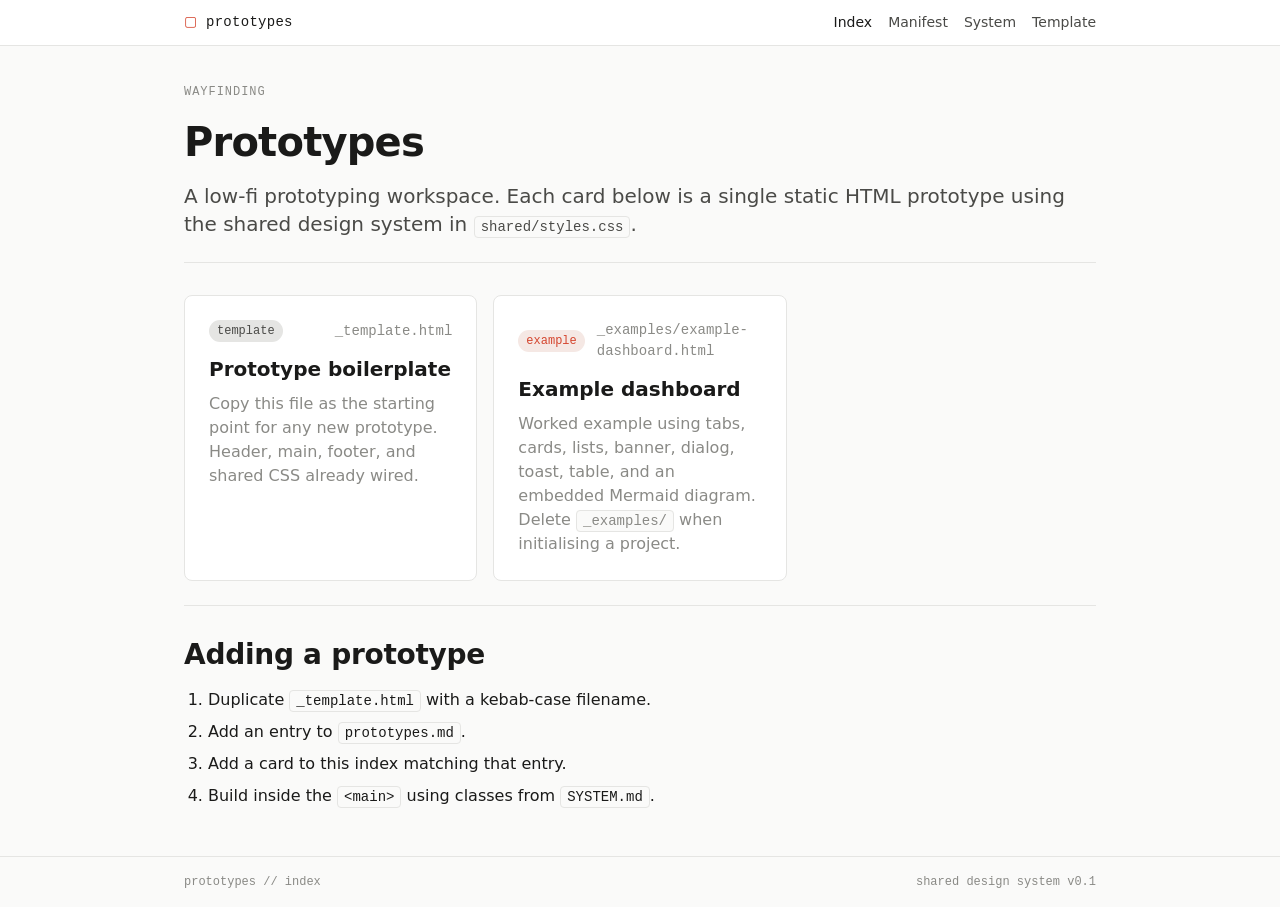
==== prototypes/index.html @ 0d067fbc "init" ====
<!doctype html>
<html lang="en">
<head>
  <meta charset="utf-8">
  <meta name="viewport" content="width=device-width, initial-scale=1">
  <title>Prototypes — Index</title>
  <link rel="stylesheet" href="shared/styles.css">
</head>
<body>
  <div class="shell">

    <header class="shell-header">
      <div class="container row-between">
        <a href="index.html" class="brand">prototypes</a>
        <nav class="nav">
          <a href="index.html" class="active">Index</a>
          <a href="prototypes.md">Manifest</a>
          <a href="SYSTEM.md">System</a>
          <a href="_template.html">Template</a>
        </nav>
      </div>
    </header>

    <main class="shell-main">
      <div class="container stack-lg">

        <div class="stack">
          <span class="eyebrow">Wayfinding</span>
          <h1>Prototypes</h1>
          <p class="lead">A low-fi prototyping workspace. Each card below is a single static HTML prototype using the shared design system in <code class="code">shared/styles.css</code>.</p>
        </div>

        <hr class="hr">

        <!-- Cards. Add one per prototype. Keep in sync with prototypes.md. -->
        <section class="grid grid-auto">

          <a class="card card-link" href="_template.html">
            <div class="row-between" style="margin-bottom: var(--s-3);">
              <span class="badge">template</span>
              <span class="mono muted">_template.html</span>
            </div>
            <div class="card-title">Prototype boilerplate</div>
            <p class="muted">Copy this file as the starting point for any new prototype. Header, main, footer, and shared CSS already wired.</p>
          </a>

          <a class="card card-link" href="_examples/example-dashboard.html">
            <div class="row-between" style="margin-bottom: var(--s-3);">
              <span class="badge badge-accent">example</span>
              <span class="mono muted">_examples/example-dashboard.html</span>
            </div>
            <div class="card-title">Example dashboard</div>
            <p class="muted">Worked example using tabs, cards, lists, banner, dialog, toast, table, and an embedded Mermaid diagram. Delete <code class="code">_examples/</code> when initialising a project.</p>
          </a>

        </section>

        <hr class="hr">

        <section class="stack">
          <h2>Adding a prototype</h2>
          <ol class="stack-sm" style="padding-left: var(--s-5);">
            <li>Duplicate <code class="code">_template.html</code> with a kebab-case filename.</li>
            <li>Add an entry to <code class="code">prototypes.md</code>.</li>
            <li>Add a card to this index matching that entry.</li>
            <li>Build inside the <code class="code">&lt;main&gt;</code> using classes from <code class="code">SYSTEM.md</code>.</li>
          </ol>
        </section>

      </div>
    </main>

    <footer class="shell-footer">
      <div class="container row-between">
        <span>prototypes // index</span>
        <span>shared design system v0.1</span>
      </div>
    </footer>

  </div>
</body>
</html>
---- prototypes/shared/styles.css ----
/* ========================================================================
   Low-fi prototype design system
   Single source of truth for all prototypes in this folder.
   Add new component classes here, do not inline styles in prototypes.
   ======================================================================== */

/* ---- Design tokens ---------------------------------------------------- */
:root {
  /* Greyscale (low-fi palette) */
  --c-bg:        #fafaf9;
  --c-surface:   #ffffff;
  --c-line:      #e5e5e3;
  --c-line-2:    #cfcfcc;
  --c-ink:       #1a1a19;
  --c-ink-2:     #4a4a47;
  --c-muted:     #8a8a86;

  /* Single accent (use sparingly) */
  --c-accent:    #d4452e;
  --c-accent-2:  #f5e8e4;

  /* Status colours (for badges) */
  --c-ok:        #2f7a4a;
  --c-warn:      #b07a14;

  /* Type */
  --f-sans:  ui-sans-serif, system-ui, -apple-system, "Inter", sans-serif;
  --f-mono:  ui-monospace, "JetBrains Mono", "SF Mono", Menlo, monospace;
  --t-xs:    12px;
  --t-sm:    14px;
  --t-md:    16px;
  --t-lg:    20px;
  --t-xl:    28px;
  --t-2xl:   40px;

  /* Spacing scale (4px base) */
  --s-1:  4px;
  --s-2:  8px;
  --s-3:  12px;
  --s-4:  16px;
  --s-5:  24px;
  --s-6:  32px;
  --s-7:  48px;
  --s-8:  64px;

  /* Radius / depth */
  --r-sm: 4px;
  --r-md: 8px;
  --r-lg: 12px;
  --shadow: 0 1px 2px rgba(0,0,0,.04), 0 4px 12px rgba(0,0,0,.04);
}

/* ---- Reset ------------------------------------------------------------ */
*, *::before, *::after { box-sizing: border-box; }
html, body { margin: 0; padding: 0; }
body {
  background: var(--c-bg);
  color: var(--c-ink);
  font-family: var(--f-sans);
  font-size: var(--t-md);
  line-height: 1.5;
  -webkit-font-smoothing: antialiased;
}
a { color: var(--c-ink); text-decoration: underline; text-underline-offset: 3px; }
a:hover { color: var(--c-accent); }
img { max-width: 100%; display: block; }
button { font: inherit; }

/* ---- Layout primitives ------------------------------------------------ */
.container { max-width: 960px; margin: 0 auto; padding: 0 var(--s-5); }
.container-wide { max-width: 1200px; margin: 0 auto; padding: 0 var(--s-5); }

/* Vertical stack with consistent spacing */
.stack > * + * { margin-top: var(--s-4); }
.stack-sm > * + * { margin-top: var(--s-2); }
.stack-lg > * + * { margin-top: var(--s-6); }

/* Horizontal row */
.row { display: flex; align-items: center; gap: var(--s-3); }
.row-between { display: flex; align-items: center; justify-content: space-between; gap: var(--s-3); }
.row-wrap { flex-wrap: wrap; }

/* Grid */
.grid { display: grid; gap: var(--s-4); }
.grid-2 { grid-template-columns: repeat(2, 1fr); }
.grid-3 { grid-template-columns: repeat(3, 1fr); }
.grid-auto { grid-template-columns: repeat(auto-fill, minmax(260px, 1fr)); }

/* ---- Shell (header + main + footer used by every prototype) --------- */
.shell { min-height: 100vh; display: flex; flex-direction: column; }
.shell-header {
  border-bottom: 1px solid var(--c-line);
  background: var(--c-surface);
  padding: var(--s-3) 0;
}
.shell-header .brand {
  font-family: var(--f-mono);
  font-size: var(--t-sm);
  letter-spacing: 0.02em;
  text-decoration: none;
  color: var(--c-ink);
}
.shell-header .brand::before { content: "▢ "; color: var(--c-accent); }
.shell-main { flex: 1; padding: var(--s-6) 0; }
.shell-footer {
  border-top: 1px solid var(--c-line);
  padding: var(--s-4) 0;
  font-size: var(--t-xs);
  color: var(--c-muted);
  font-family: var(--f-mono);
}

/* ---- Typography ------------------------------------------------------- */
h1, h2, h3, h4 { margin: 0; font-weight: 600; line-height: 1.2; }
h1 { font-size: var(--t-2xl); letter-spacing: -0.02em; }
h2 { font-size: var(--t-xl); letter-spacing: -0.01em; }
h3 { font-size: var(--t-lg); }
h4 { font-size: var(--t-md); }
p  { margin: 0; }
.lead { font-size: var(--t-lg); color: var(--c-ink-2); line-height: 1.4; }
.muted { color: var(--c-muted); }
.mono { font-family: var(--f-mono); font-size: var(--t-sm); }
.eyebrow { font-family: var(--f-mono); font-size: var(--t-xs); text-transform: uppercase; letter-spacing: 0.08em; color: var(--c-muted); }

/* ---- Card ------------------------------------------------------------- */
.card {
  background: var(--c-surface);
  border: 1px solid var(--c-line);
  border-radius: var(--r-md);
  padding: var(--s-5);
}
.card-link {
  display: block;
  text-decoration: none;
  color: inherit;
  transition: border-color .12s, transform .12s;
}
.card-link:hover { border-color: var(--c-ink); color: inherit; }
.card-title { font-size: var(--t-lg); font-weight: 600; margin-bottom: var(--s-2); }

/* ---- Button ----------------------------------------------------------- */
.btn {
  display: inline-flex;
  align-items: center;
  gap: var(--s-2);
  padding: var(--s-2) var(--s-4);
  border: 1px solid var(--c-ink);
  border-radius: var(--r-sm);
  background: var(--c-ink);
  color: var(--c-surface);
  font-size: var(--t-sm);
  text-decoration: none;
  cursor: pointer;
  transition: opacity .12s;
}
.btn:hover { opacity: 0.85; color: var(--c-surface); }
.btn-secondary { background: transparent; color: var(--c-ink); }
.btn-secondary:hover { background: var(--c-ink); color: var(--c-surface); }
.btn-accent { background: var(--c-accent); border-color: var(--c-accent); }

/* ---- Badge ------------------------------------------------------------ */
.badge {
  display: inline-block;
  padding: 2px var(--s-2);
  border-radius: 999px;
  font-family: var(--f-mono);
  font-size: var(--t-xs);
  background: var(--c-line);
  color: var(--c-ink-2);
  text-transform: lowercase;
}
.badge-ok    { background: #e2efe7; color: var(--c-ok); }
.badge-warn  { background: #f6ecd5; color: var(--c-warn); }
.badge-accent{ background: var(--c-accent-2); color: var(--c-accent); }

/* ---- Input ------------------------------------------------------------ */
.input, .textarea, .select {
  width: 100%;
  padding: var(--s-2) var(--s-3);
  border: 1px solid var(--c-line-2);
  border-radius: var(--r-sm);
  background: var(--c-surface);
  font: inherit;
  color: var(--c-ink);
}
.input:focus, .textarea:focus, .select:focus { outline: 2px solid var(--c-accent-2); border-color: var(--c-accent); }
.label { display: block; font-size: var(--t-sm); color: var(--c-ink-2); margin-bottom: var(--s-1); }

/* ---- Nav -------------------------------------------------------------- */
.nav { display: flex; gap: var(--s-4); }
.nav a { font-size: var(--t-sm); text-decoration: none; color: var(--c-ink-2); }
.nav a:hover, .nav a.active { color: var(--c-ink); }

/* ---- Divider ---------------------------------------------------------- */
.hr { height: 1px; background: var(--c-line); border: 0; margin: var(--s-5) 0; }

/* ---- Sketch outline (helps signal "this is low-fi") ------------------- */
.sketch {
  border: 1px dashed var(--c-line-2);
  border-radius: var(--r-md);
  padding: var(--s-5);
  background: repeating-linear-gradient(
    -45deg,
    transparent 0 8px,
    rgba(0,0,0,.015) 8px 16px
  );
}
.sketch-label {
  font-family: var(--f-mono);
  font-size: var(--t-xs);
  color: var(--c-muted);
  text-transform: uppercase;
  letter-spacing: 0.08em;
}

/* ---- Dialog (uses native <dialog> element) --------------------------- */
.dialog {
  border: 1px solid var(--c-line);
  border-radius: var(--r-md);
  padding: 0;
  max-width: 480px;
  width: 90vw;
  background: var(--c-surface);
  color: var(--c-ink);
  box-shadow: var(--shadow);
}
.dialog::backdrop { background: rgba(0,0,0,.35); }
.dialog-header { padding: var(--s-4) var(--s-5); border-bottom: 1px solid var(--c-line); display: flex; justify-content: space-between; align-items: center; }
.dialog-body   { padding: var(--s-5); }
.dialog-footer { padding: var(--s-4) var(--s-5); border-top: 1px solid var(--c-line); display: flex; gap: var(--s-2); justify-content: flex-end; }
.dialog-close  { background: none; border: 0; font-size: var(--t-lg); cursor: pointer; color: var(--c-muted); padding: 0; line-height: 1; }
.dialog-close:hover { color: var(--c-ink); }

/* ---- Sidebar --------------------------------------------------------- */
.sidebar {
  position: fixed;
  top: 0; bottom: 0; left: 0;
  width: 280px;
  background: var(--c-surface);
  border-right: 1px solid var(--c-line);
  padding: var(--s-5);
  transform: translateX(-100%);
  transition: transform .2s ease;
  z-index: 50;
  overflow-y: auto;
}
.sidebar[data-state="open"] { transform: translateX(0); }
.sidebar-overlay {
  position: fixed; inset: 0;
  background: rgba(0,0,0,.25);
  opacity: 0; pointer-events: none;
  transition: opacity .2s ease;
  z-index: 40;
}
body[data-sidebar="open"] .sidebar-overlay { opacity: 1; pointer-events: auto; }

/* ---- Toast ----------------------------------------------------------- */
.toast-container {
  position: fixed;
  bottom: var(--s-5); right: var(--s-5);
  display: flex; flex-direction: column; gap: var(--s-2);
  z-index: 100;
  pointer-events: none;
}
.toast {
  background: var(--c-ink);
  color: var(--c-surface);
  padding: var(--s-3) var(--s-4);
  border-radius: var(--r-sm);
  font-size: var(--t-sm);
  box-shadow: var(--shadow);
  pointer-events: auto;
  animation: toast-in .2s ease;
}
@keyframes toast-in { from { opacity: 0; transform: translateY(8px); } to { opacity: 1; transform: none; } }

/* ---- Tabs ------------------------------------------------------------ */
.tabs { border-bottom: 1px solid var(--c-line); display: flex; gap: var(--s-4); }
.tab  {
  padding: var(--s-3) 0;
  font-size: var(--t-sm);
  color: var(--c-muted);
  border-bottom: 2px solid transparent;
  background: none; border-top: 0; border-left: 0; border-right: 0;
  cursor: pointer;
}
.tab[aria-selected="true"], .tab.active { color: var(--c-ink); border-bottom-color: var(--c-ink); }
.tab-panel[hidden] { display: none; }

/* ---- List ------------------------------------------------------------ */
.list { list-style: none; padding: 0; margin: 0; border: 1px solid var(--c-line); border-radius: var(--r-md); overflow: hidden; }
.list-item { padding: var(--s-3) var(--s-4); border-bottom: 1px solid var(--c-line); background: var(--c-surface); }
.list-item:last-child { border-bottom: 0; }
.list-item:hover { background: var(--c-bg); }

/* ---- Table ----------------------------------------------------------- */
.table { width: 100%; border-collapse: collapse; font-size: var(--t-sm); }
.table th, .table td { padding: var(--s-2) var(--s-3); border-bottom: 1px solid var(--c-line); text-align: left; }
.table th { font-weight: 600; color: var(--c-ink-2); font-size: var(--t-xs); text-transform: uppercase; letter-spacing: 0.05em; }

/* ---- Avatar / kbd / code -------------------------------------------- */
.avatar {
  display: inline-flex; align-items: center; justify-content: center;
  width: 32px; height: 32px; border-radius: 50%;
  background: var(--c-line); color: var(--c-ink-2);
  font-size: var(--t-xs); font-weight: 600;
}
.kbd {
  display: inline-block; padding: 2px 6px;
  border: 1px solid var(--c-line-2); border-bottom-width: 2px;
  border-radius: 4px;
  font-family: var(--f-mono); font-size: var(--t-xs);
  background: var(--c-bg);
}
.code {
  font-family: var(--f-mono); font-size: var(--t-sm);
  background: var(--c-bg); padding: 2px 6px;
  border-radius: 4px; border: 1px solid var(--c-line);
}
.code-block {
  font-family: var(--f-mono); font-size: var(--t-sm);
  background: var(--c-bg); padding: var(--s-3) var(--s-4);
  border-radius: var(--r-sm); border: 1px solid var(--c-line);
  overflow-x: auto; white-space: pre;
}

/* ---- Empty state ---------------------------------------------------- */
.empty {
  text-align: center; padding: var(--s-7) var(--s-5);
  color: var(--c-muted);
  border: 1px dashed var(--c-line-2);
  border-radius: var(--r-md);
}

/* ---- Toggle / switch ------------------------------------------------ */
.switch { position: relative; display: inline-block; width: 36px; height: 20px; }
.switch input { opacity: 0; width: 0; height: 0; }
.switch-track {
  position: absolute; inset: 0;
  background: var(--c-line-2); border-radius: 999px;
  transition: background .15s;
  cursor: pointer;
}
.switch-track::before {
  content: ""; position: absolute;
  width: 16px; height: 16px; left: 2px; top: 2px;
  background: var(--c-surface); border-radius: 50%;
  transition: transform .15s;
}
.switch input:checked + .switch-track { background: var(--c-ink); }
.switch input:checked + .switch-track::before { transform: translateX(16px); }

/* ---- Banner --------------------------------------------------------- */
.banner {
  display: flex; gap: var(--s-3);
  padding: var(--s-3) var(--s-4);
  border: 1px solid var(--c-line);
  border-left: 3px solid var(--c-ink);
  border-radius: var(--r-sm);
  background: var(--c-surface);
  font-size: var(--t-sm);
}
.banner-warn { border-left-color: var(--c-warn); }
.banner-ok   { border-left-color: var(--c-ok); }
.banner-accent { border-left-color: var(--c-accent); }

/* ---- Chat (composable pieces, see shared/patterns/chat.html) -------- */
.chat { display: flex; flex-direction: column; height: 100%; max-height: 600px; border: 1px solid var(--c-line); border-radius: var(--r-md); background: var(--c-surface); overflow: hidden; }
.chat-thread { flex: 1; overflow-y: auto; padding: var(--s-4); display: flex; flex-direction: column; gap: var(--s-3); }
.chat-message { max-width: 80%; padding: var(--s-3) var(--s-4); border-radius: var(--r-md); font-size: var(--t-sm); line-height: 1.5; }
.chat-message--user { align-self: flex-end; background: var(--c-ink); color: var(--c-surface); border-bottom-right-radius: 4px; }
.chat-message--ai   { align-self: flex-start; background: var(--c-bg); border: 1px solid var(--c-line); border-bottom-left-radius: 4px; }
.chat-message-meta  { font-family: var(--f-mono); font-size: var(--t-xs); color: var(--c-muted); margin-top: 2px; }
.chat-typing { align-self: flex-start; display: inline-flex; gap: 4px; padding: var(--s-3) var(--s-4); }
.chat-typing span { width: 6px; height: 6px; border-radius: 50%; background: var(--c-muted); animation: typing 1.2s infinite; }
.chat-typing span:nth-child(2) { animation-delay: .15s; }
.chat-typing span:nth-child(3) { animation-delay: .3s; }
@keyframes typing { 0%, 60%, 100% { opacity: .3; } 30% { opacity: 1; } }
.chat-input  { display: flex; gap: var(--s-2); padding: var(--s-3) var(--s-4); border-top: 1px solid var(--c-line); background: var(--c-surface); }
.chat-input textarea { flex: 1; resize: none; padding: var(--s-2) var(--s-3); border: 1px solid var(--c-line-2); border-radius: var(--r-sm); font: inherit; min-height: 40px; max-height: 160px; }

/* ---- Layout helpers for sidebar + main shell ----------------------- */
.app-shell { display: grid; grid-template-columns: 240px 1fr; min-height: 100vh; }
.app-shell-nav { border-right: 1px solid var(--c-line); padding: var(--s-5); background: var(--c-surface); }
.app-shell-main { padding: var(--s-6); }
@media (max-width: 720px) {
  .app-shell { grid-template-columns: 1fr; }
  .app-shell-nav { display: none; }
}

/* ---- Responsive ------------------------------------------------------- */
@media (max-width: 720px) {
  .grid-2, .grid-3 { grid-template-columns: 1fr; }
  .row { flex-wrap: wrap; }
  h1 { font-size: 32px; }
  .sidebar { width: 85vw; }
}
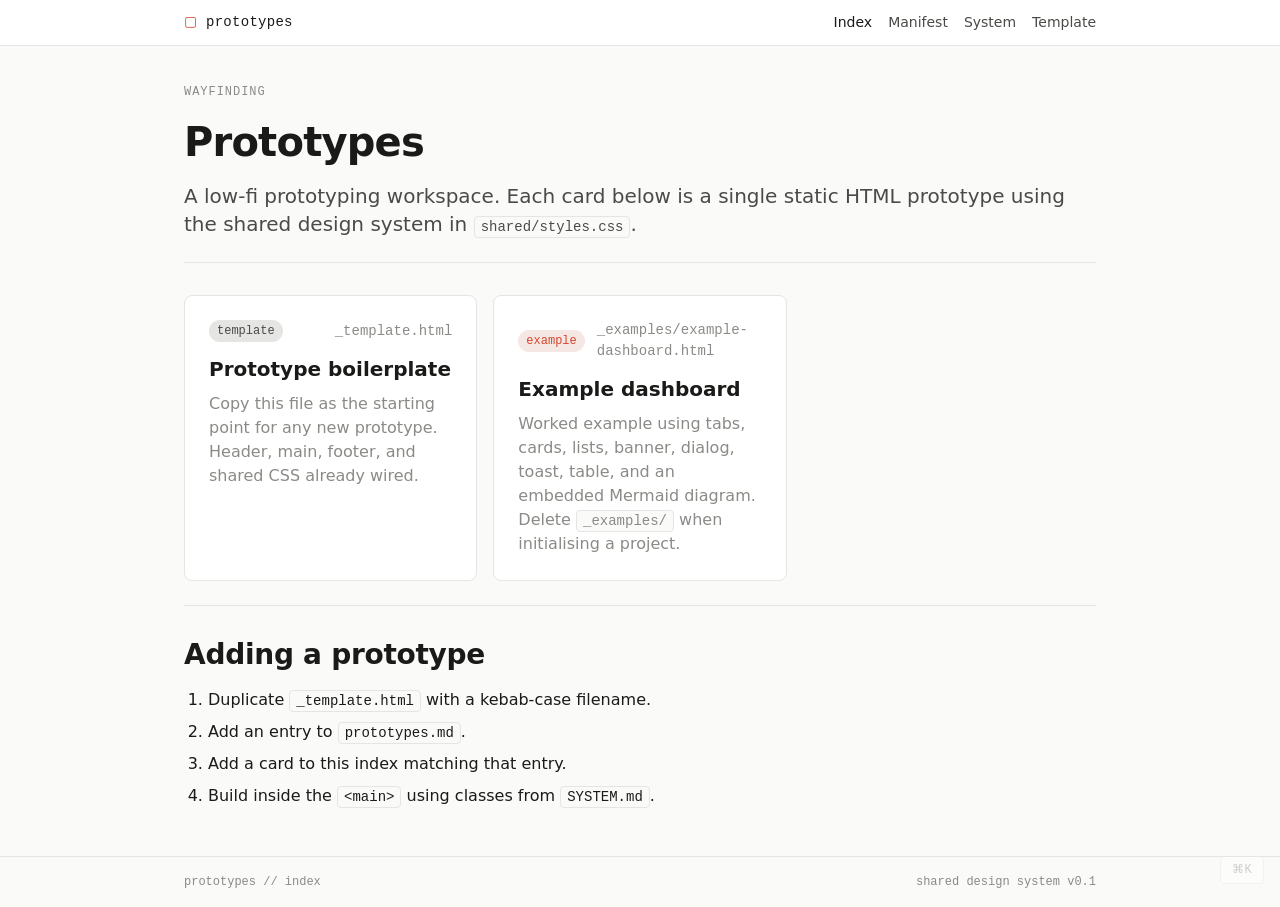
==== commit d8c91dbf: "updates to prototype switcher" ====
--- a/prototypes/index.html
+++ b/prototypes/index.html
@@ -78,5 +78,8 @@
     </footer>
 
   </div>
+
+  <!-- Persistent prototype switcher (Cmd+K) — auto-injects UI -->
+  <script src="shared/proto-switcher.js" defer></script>
 </body>
 </html>
--- a/prototypes/shared/styles.css
+++ b/prototypes/shared/styles.css
@@ -388,10 +388,93 @@
   .app-shell-nav { display: none; }
 }
 
+/* ---- Prototype switcher (proto-switcher.js, persistent across all prototypes) ---- */
+.proto-switcher-button {
+  position: fixed;
+  bottom: var(--s-4);
+  right: var(--s-4);
+  width: 44px;
+  height: 28px;
+  display: inline-flex;
+  align-items: center;
+  justify-content: center;
+  border: 1px solid var(--c-line);
+  border-radius: var(--r-sm);
+  background: var(--c-surface);
+  color: var(--c-muted);
+  font-family: var(--f-mono);
+  font-size: var(--t-xs);
+  cursor: pointer;
+  opacity: 0.4;
+  transition: opacity .15s, color .15s, border-color .15s;
+  z-index: 80;
+}
+.proto-switcher-button:hover { opacity: 1; color: var(--c-ink); border-color: var(--c-ink); }
+.proto-switcher-button span { line-height: 1; }
+
+.proto-switcher-modal {
+  position: fixed; inset: 0;
+  background: rgba(0,0,0,.35);
+  display: flex; align-items: flex-start; justify-content: center;
+  padding-top: 12vh;
+  z-index: 200;
+}
+.proto-switcher-modal[hidden] { display: none; }
+
+.proto-switcher-card {
+  width: 90%; max-width: 560px;
+  background: var(--c-surface);
+  border: 1px solid var(--c-line);
+  border-radius: var(--r-md);
+  box-shadow: var(--shadow);
+  overflow: hidden;
+  display: flex; flex-direction: column;
+  max-height: 70vh;
+}
+.proto-switcher-search {
+  width: 100%;
+  padding: var(--s-4);
+  border: 0; border-bottom: 1px solid var(--c-line);
+  font: inherit; font-size: var(--t-md);
+  outline: none;
+  background: var(--c-surface);
+  color: var(--c-ink);
+}
+.proto-switcher-list {
+  list-style: none; margin: 0; padding: 0;
+  overflow-y: auto;
+  flex: 1;
+}
+.proto-switcher-item {
+  display: flex; gap: var(--s-3);
+  padding: var(--s-3) var(--s-4);
+  border-bottom: 1px solid var(--c-line);
+  cursor: pointer;
+  align-items: center;
+  justify-content: space-between;
+}
+.proto-switcher-item:last-child { border-bottom: 0; }
+.proto-switcher-item.is-active { background: var(--c-bg); }
+.proto-switcher-item-main { display: flex; flex-direction: column; gap: 2px; min-width: 0; flex: 1; }
+.proto-switcher-item-title { font-weight: 600; color: var(--c-ink); font-size: var(--t-sm); }
+.proto-switcher-item-purpose { color: var(--c-muted); font-size: var(--t-xs); white-space: nowrap; overflow: hidden; text-overflow: ellipsis; }
+.proto-switcher-item-meta { display: flex; align-items: center; gap: var(--s-2); flex-shrink: 0; }
+.proto-switcher-empty { padding: var(--s-5); text-align: center; color: var(--c-muted); font-size: var(--t-sm); }
+.proto-switcher-footer {
+  padding: var(--s-2) var(--s-4);
+  border-top: 1px solid var(--c-line);
+  background: var(--c-bg);
+  font-size: var(--t-xs);
+  color: var(--c-muted);
+  font-family: var(--f-mono);
+}
+
 /* ---- Responsive ------------------------------------------------------- */
 @media (max-width: 720px) {
   .grid-2, .grid-3 { grid-template-columns: 1fr; }
   .row { flex-wrap: wrap; }
   h1 { font-size: 32px; }
   .sidebar { width: 85vw; }
-}
+  .proto-switcher-button { bottom: var(--s-3); right: var(--s-3); }
+  .proto-switcher-card { max-width: 95%; }
+}
